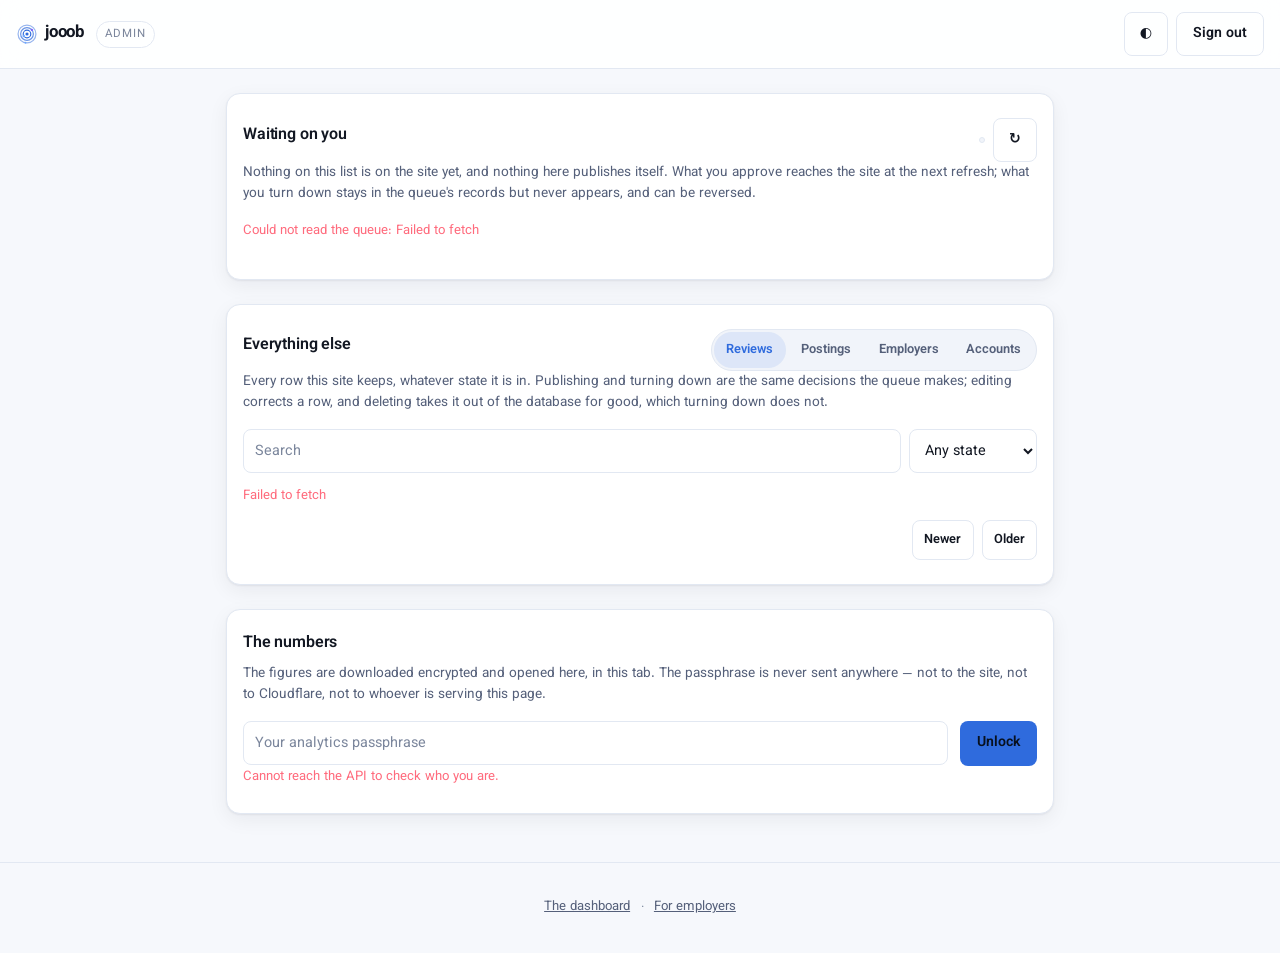
==== admin/index.html @ 79c52e33 "Say why the private archive is empty, rather than reporting zero "0 account(s)" reads as "nobody has" ====
<!doctype html>
<html lang="en" dir="ltr" data-theme="dark">
<head>
<meta charset="utf-8">
<meta name="viewport" content="width=device-width, initial-scale=1, viewport-fit=cover">
<meta name="color-scheme" content="dark light">
<title>jooob — admin</title>
<meta name="robots" content="noindex,nofollow">

<link rel="preconnect" href="https://fonts.googleapis.com">
<link rel="preconnect" href="https://fonts.gstatic.com" crossorigin>
<link rel="stylesheet" href="https://fonts.googleapis.com/css2?family=Vazirmatn:wght@300;400;500;600;700&family=JetBrains+Mono:wght@400;500&display=swap">
<link rel="stylesheet" href="/base.css?v=d76cfa81">
<link rel="stylesheet" href="/admin.css?v=94d0874b">
<link rel="icon" type="image/svg+xml" href="data:image/svg+xml,%3Csvg xmlns='http://www.w3.org/2000/svg' viewBox='0 0 32 32'%3E%3Ccircle cx='16' cy='16' r='9.5' fill='none' stroke='%236ea8ff' stroke-width='3.25'/%3E%3Ccircle cx='16' cy='16' r='4' fill='%236ea8ff'/%3E%3Ccircle cx='7.8' cy='20.8' r='3' fill='%237c5cff'/%3E%3Ccircle cx='24.2' cy='11.2' r='3' fill='%237c5cff'/%3E%3C/svg%3E">

<script>
/* One account may read this page, so it starts hidden and admin.js reveals it
   once the API has said who this is. Painting first would show a stranger a box
   to guess a passphrase into, which is the one attack the design cannot answer.
   The timer is the failsafe against a check that never returns. */
document.documentElement.dataset.gate = 'checking';
setTimeout(function () { delete document.documentElement.dataset.gate; }, 5000);
</script>
</head>
<body class="ui-body">

<header class="ui-top">
  <a class="ui-brand" href="/"><svg class="brand-orbits" viewBox="0 0 64 64" aria-hidden="true">
      <style>.orb{transform-origin:32px 32px;transform-box:view-box;animation:rev linear infinite}
      .o1{animation-duration:28s}.o2{animation-duration:46s;animation-direction:reverse}
      .o3{animation-duration:72s}@keyframes rev{to{transform:rotate(360deg)}}
      @media (prefers-reduced-motion:reduce){.orb{animation:none}}</style>
      <g fill="none" stroke="currentColor" stroke-width="3.5">
        <circle cx="32" cy="32" r="11"/><circle cx="32" cy="32" r="18.5" opacity=".72"/>
        <circle cx="32" cy="32" r="26" opacity=".5"/></g>
      <circle cx="32" cy="32" r="4.5" fill="currentColor"/>
      <g class="orb o1"><circle cx="22.5" cy="37.5" r="3.6" fill="#6ea8ff"/></g>
      <g class="orb o2"><circle cx="46.2" cy="20.1" r="3.2" fill="#7c5cff"/></g>
      <g class="orb o3"><circle cx="27.5" cy="57.6" r="2.8" fill="#6ea8ff"/></g>
    </svg><span>jooob</span></a>
  <span class="ui-kicker">admin</span>
  <div class="ui-who">
    <span class="ui-row-meta" id="me"></span>
    <button type="button" class="btn ghost icon" id="theme-btn" aria-label="Switch theme">◐</button>
    <button type="button" class="btn ghost" id="signout">Sign out</button>
  </div>
</header>

<main class="ui-main">

  <section class="ui-card" id="queue-card">
    <div class="ui-card-head">
      <h2 class="ui-h2">Waiting on you</h2>
      <div class="queue-tools">
        <div class="seg" id="queue-switch" role="group" aria-label="Which queue"></div>
        <button type="button" class="btn ghost icon" id="queue-refresh"
                aria-label="Check again" title="Check again">&#8635;</button>
      </div>
    </div>
    <p class="ui-sub">
      Nothing on this list is on the site yet, and nothing here publishes itself.
      What you approve reaches the site at the next refresh; what you turn down
      stays in the queue's records but never appears, and can be reversed.
    </p>
    <p class="ui-said" id="queue-said" role="status"></p>
    <ul class="ui-list queue" id="queue-list"></ul>
  </section>

  <section class="ui-card" id="manage-card">
    <div class="ui-card-head">
      <h2 class="ui-h2">Everything else</h2>
      <div class="queue-tools">
        <div class="seg" id="manage-switch" role="group" aria-label="Which records"></div>
      </div>
    </div>
    <p class="ui-sub">
      Every row this site keeps, whatever state it is in. Publishing and turning
      down are the same decisions the queue makes; editing corrects a row, and
      deleting takes it out of the database for good, which turning down does
      not.
    </p>

    <div class="manage-controls">
      <label class="sr-only" for="manage-q">Search</label>
      <input class="field" id="manage-q" type="search" placeholder="Search" autocomplete="off">
      <label class="sr-only" for="manage-state">State</label>
      <select class="field" id="manage-state"></select>
      <button type="button" class="btn ghost" id="manage-add">Write a posting</button>
    </div>

    <div id="manage-add-host"></div>
    <p class="ui-said" id="manage-said" role="status"></p>
    <ul class="ui-list" id="manage-list"></ul>
    <div class="manage-pager">
      <button type="button" class="btn ghost sm" id="manage-prev">Newer</button>
      <button type="button" class="btn ghost sm" id="manage-next">Older</button>
    </div>
  </section>

  <section class="ui-card" id="unlock-card">
    <h2 class="ui-h2">The numbers</h2>
    <p class="ui-sub">
      The figures are downloaded encrypted and opened here, in this tab. The
      passphrase is never sent anywhere — not to the site, not to Cloudflare, not
      to whoever is serving this page.
    </p>
    <form class="ui-form inline" id="unlock-form">
      <label class="sr-only" for="pass">Passphrase</label>
      <input class="field" id="pass" type="password" required minlength="16"
             autocomplete="current-password" placeholder="Your analytics passphrase">
      <button type="submit" class="btn primary" id="unlock">Unlock</button>
    </form>
    <p class="ui-said" id="unlock-said" role="status"></p>
  </section>

  <div id="report" hidden>
    <section class="ui-card">
      <h2 class="ui-h2">Where things stand</h2>
      <div class="stat-grid" id="totals"></div>
      <p class="ui-sub" id="built"></p>
    </section>

    <section class="ui-card">
      <h2 class="ui-h2">Visits</h2>
      <div class="bars" id="visits"></div>
    </section>

    <section class="ui-card">
      <div class="ui-card-head">
        <h2 class="ui-h2" id="top-head">What people looked for</h2>
        <div class="seg" id="top-switch" role="group" aria-label="Which list"></div>
      </div>
      <ol class="rank" id="top-list"></ol>
    </section>

    <section class="ui-card">
      <div class="ui-card-head">
        <h2 class="ui-h2">Signed-in seekers</h2>
        <button type="button" class="btn ghost" id="load-people">Load the private archive</button>
      </div>
      <p class="ui-sub">
        Addresses against skills and searches, for the people who signed in and
        asked us to remember them — which happens when they save a skill or a
        job, not when they sign in. This half is never published: it comes from a
        private bucket, needs an admin session, and is encrypted on top of both.
        It is sealed by the scheduled run, so it is up to a few hours behind the
        lists above.
      </p>
      <p class="ui-said" id="people-said" role="status"></p>
      <ul class="ui-list" id="people-list"></ul>
    </section>
  </div>
</main>

<footer class="ui-foot">
  <a href="/">The dashboard</a> · <a href="/employer">For employers</a>
</footer>

<script src="/admin.js?v=bc1dfac4"></script>
</body>
</html>
---- base.css ----
/* jooob dashboard
   Tokens first: nothing below references a raw colour or size. Theming is a
   token swap, which is why dark and light are one stylesheet, not two. */

:root {
  color-scheme: dark;

  --bg:            #0a0c10;
  --bg-elev:       #11141b;
  --surface:       #161a23;
  --surface-2:     #1c2130;
  --line:          #252b3a;
  --line-strong:   #333a4d;

  --text:          #e8ecf4;
  --text-muted:    #9aa4bb;
  --text-faint:    #6b7488;

  --accent:        #6ea8ff;
  --accent-2:      #7c5cff;
  --accent-soft:   rgba(110, 168, 255, .12);
  --ok:            #35d0a5;
  --warn:          #f5c451;
  --danger:        #ff6b7d;

  /* sequential ramp, used by the heatmap and calendar */
  --ramp-0: #161a23;
  --ramp-1: #1d3055;
  --ramp-2: #23497f;
  --ramp-3: #2f6bb0;
  --ramp-4: #4b93dd;
  --ramp-5: #7cc0ff;

  --space-1: .25rem; --space-2: .5rem;  --space-3: .75rem; --space-4: 1rem;
  --space-5: 1.5rem; --space-6: 2rem;   --space-7: 3rem;

  --radius-sm: 8px; --radius: 14px; --radius-lg: 20px; --radius-full: 999px;

  --font: "Vazirmatn", ui-sans-serif, system-ui, -apple-system, "Segoe UI", sans-serif;
  --font-mono: "JetBrains Mono", ui-monospace, SFMono-Regular, Menlo, monospace;

  --shadow-1: 0 1px 2px rgba(0,0,0,.28), 0 4px 16px rgba(0,0,0,.22);
  --shadow-2: 0 8px 40px rgba(0,0,0,.4);
  --glow:     0 0 0 1px var(--accent-soft), 0 8px 32px rgba(110,168,255,.12);

  --dur-1: 120ms; --dur-2: 220ms; --dur-3: 420ms;
  --ease: cubic-bezier(.22,.68,.36,1);

  --topbar-h: 60px;
}

[data-theme="light"] {
  color-scheme: light;
  --bg:          #f6f8fc;
  --bg-elev:     #ffffff;
  --surface:     #ffffff;
  --surface-2:   #f1f4fa;
  --line:        #e2e8f2;
  --line-strong: #cdd6e5;

  --text:        #121722;
  --text-muted:  #55607a;
  --text-faint:  #7b869c;

  --accent:      #2f6bdd;
  --accent-2:    #6b46e5;
  --accent-soft: rgba(47,107,221,.10);

  --ramp-0: #eef2f9;
  --ramp-1: #d3e2fa;
  --ramp-2: #a9c8f3;
  --ramp-3: #7aa8e8;
  --ramp-4: #4b84d8;
  --ramp-5: #2560b8;

  --shadow-1: 0 1px 2px rgba(16,24,40,.06), 0 6px 20px rgba(16,24,40,.06);
  --shadow-2: 0 12px 44px rgba(16,24,40,.12);
}

*, *::before, *::after { box-sizing: border-box; }

html, body { height: 100%; }

body {
  margin: 0;
  background: var(--bg);
  color: var(--text);
  font-family: var(--font);
  /* Persian runs taller than Latin at the same size */
  line-height: 1.75;
  -webkit-font-smoothing: antialiased;
  text-rendering: optimizeLegibility;
}

h1, h2, h3 { line-height: 1.3; margin: 0; font-weight: 600; letter-spacing: -.01em; }

button, input, select { font: inherit; color: inherit; }

.sr-only {
  position: absolute; width: 1px; height: 1px; padding: 0; margin: -1px;
  overflow: hidden; clip: rect(0 0 0 0); white-space: nowrap; border: 0;
}

:where(a, button, input, select, summary):focus-visible {
  outline: 2px solid var(--accent);
  outline-offset: 2px;
  border-radius: var(--radius-sm);
}

/* Mixed Persian/Latin text reorders unless each run is isolated. Every value
   that comes from the API is rendered inside one of these. */
.bidi { unicode-bidi: isolate; }
.ltr  { direction: ltr; unicode-bidi: isolate; }

/* Matched on the class, not on [type="search"]. The skills box is a text input
   that carries this class, and an attribute selector left it with no
   background, no border and no radius -- a raw browser default sitting inside a
   styled card. */
.search, .select {
  width: 100%;
  padding: .62rem .8rem;
  font: inherit;
  font-size: .9rem;
  color: var(--text);
  background-color: var(--surface-2);
  border: 1px solid var(--line);
  border-radius: var(--radius-sm);
  transition: border-color var(--dur-1) var(--ease), box-shadow var(--dur-1) var(--ease),
              background-color var(--dur-1) var(--ease);
}
.search:hover, .select:hover { border-color: var(--line-strong); }
.search:focus, input:focus, .select:focus {
  border-color: var(--accent); box-shadow: 0 0 0 3px var(--accent-soft);
  background-color: var(--bg-elev); outline: none;
}
input::placeholder { color: var(--text-faint); }

/* A magnifier drawn into the field, so the box reads as a search box before it
   is read at all.

   Every search field in this project carries `.search`, so the base rule above
   matches on that alone. It used to match `input[type="search"]` as well, which
   is one step more specific than a class -- so on the one field that is a real
   search input, that rule's `background` shorthand won and erased this image,
   and its padding won and closed the gap the image sits in. The skills box is a
   text input and escaped, which is why only the header looked wrong. Inline SVG rather than a pseudo-element: an input cannot have
   one, and a wrapper element would mean touching every page that has a field. */
.search {
  padding-inline-start: 2.15rem;
  background-repeat: no-repeat;
  background-position: left .7rem center;
  background-size: 15px 15px;
  background-image: url("data:image/svg+xml,%3Csvg xmlns='http://www.w3.org/2000/svg' viewBox='0 0 24 24' fill='none' stroke='%236b7488' stroke-width='2' stroke-linecap='round'%3E%3Ccircle cx='11' cy='11' r='7'/%3E%3Cpath d='M20 20l-4-4'/%3E%3C/svg%3E");
}
:where([dir="rtl"]) .search { background-position: right .7rem center;
                              padding-inline-start: .8rem; padding-inline-end: 2.15rem; }
[data-theme="light"] .search {
  background-image: url("data:image/svg+xml,%3Csvg xmlns='http://www.w3.org/2000/svg' viewBox='0 0 24 24' fill='none' stroke='%238795ad' stroke-width='2' stroke-linecap='round'%3E%3Ccircle cx='11' cy='11' r='7'/%3E%3Cpath d='M20 20l-4-4'/%3E%3C/svg%3E");
}
/* the browser's own clear button is a different shape in every browser */
.search::-webkit-search-cancel-button { -webkit-appearance: none; appearance: none; }

.ghost-btn {
  display: inline-flex; align-items: center; justify-content: center; gap: var(--space-2);
  padding: .42rem .55rem;
  background: transparent; border: 1px solid transparent; border-radius: var(--radius-sm);
  color: var(--text-muted); cursor: pointer;
  transition: background var(--dur-1) var(--ease), color var(--dur-1) var(--ease);
}
.ghost-btn:hover { background: var(--surface-2); color: var(--text); }
.ghost-btn.text { padding-inline: .7rem; font-size: .84rem; }


/* ===========================================================================
   Shared page furniture.
   Everything below is used by more than one page -- the landing page, the
   employer console, sign-in and the admin report share this shell, and the
   dashboard borrows the primitives. Anything used by exactly one page lives in
   that page's own stylesheet instead.
   =========================================================================== */

.ui-body { min-height: 100dvh; display: flex; flex-direction: column;
           background: var(--bg); color: var(--text); }

.ui-top { position: sticky; top: 0; z-index: 20;
          display: flex; align-items: center; gap: var(--space-3);
          padding: var(--space-3) var(--space-4);
          padding-inline: max(var(--space-4), env(safe-area-inset-left));
          background: color-mix(in srgb, var(--bg-elev) 88%, transparent);
          backdrop-filter: blur(12px);
          border-block-end: 1px solid var(--line); }
.ui-brand { display: inline-flex; align-items: center; min-height: 40px;
            font-weight: 700; font-size: 1.05rem; letter-spacing: -.02em;
            color: var(--text); text-decoration: none; }
.ui-brand:hover { color: var(--accent); }
.ui-kicker { font-size: .72rem; text-transform: uppercase; letter-spacing: .08em;
             color: var(--text-faint); padding: .15rem .5rem;
             border: 1px solid var(--line); border-radius: var(--radius-full); }
.ui-who { margin-inline-start: auto; display: flex; align-items: center;
          gap: var(--space-2); min-width: 0; }
.ui-email { font-size: .8rem; color: var(--text-muted); max-width: 42vw;
            overflow: hidden; text-overflow: ellipsis; white-space: nowrap; }

.ui-main { flex: 1; width: 100%; max-width: 860px; margin-inline: auto;
           padding: var(--space-5) var(--space-4) var(--space-7);
           display: flex; flex-direction: column; gap: var(--space-5); }

.ui-card { background: var(--surface); border: 1px solid var(--line);
           border-radius: var(--radius); padding: var(--space-5) var(--space-4);
           box-shadow: var(--shadow-1);
           transition: border-color var(--dur-2) var(--ease); }
.ui-card:hover { border-color: var(--line-strong); }
.ui-card-head { display: flex; align-items: center; justify-content: space-between;
                gap: var(--space-3); flex-wrap: wrap; }
.ui-h1 { margin: 0 0 var(--space-4); font-size: clamp(1.6rem, 5.5vw, 2.6rem);
         line-height: 1.15; letter-spacing: -.03em;
         background: linear-gradient(135deg, var(--text), var(--accent));
         -webkit-background-clip: text; background-clip: text; color: transparent; }
.ui-h2 { margin: 0 0 var(--space-2); font-size: 1rem; letter-spacing: -.01em; }
.ui-sub { margin: 0 0 var(--space-4); color: var(--text-muted);
          font-size: .85rem; line-height: 1.55; }
.ui-note { margin: var(--space-4) auto 0; max-width: 46ch;
           color: var(--text-faint); font-size: .8rem; line-height: 1.5; }
.ui-said { margin: 0; font-size: .82rem; color: var(--text-muted); }
.ui-said.bad { color: var(--danger); }

.ui-form { display: flex; flex-direction: column; gap: var(--space-3); }
.ui-form.inline { flex-direction: row; flex-wrap: wrap; align-items: center; }
.ui-form.inline .field { flex: 1 1 16rem; }

.ui-list { list-style: none; margin: 0 0 var(--space-3); padding: 0;
           display: flex; flex-direction: column; gap: var(--space-2); }
.ui-row { display: flex; align-items: center; gap: var(--space-3); flex-wrap: wrap;
          padding: var(--space-3); background: var(--bg-elev);
          border: 1px solid var(--line); border-radius: var(--radius-sm); }
.ui-row-main { flex: 1 1 12rem; min-width: 0; display: flex;
               flex-direction: column; gap: .1rem; }
.ui-row-title { font-weight: 600; font-size: .92rem; }
.ui-row-meta { font-size: .78rem; color: var(--text-faint); }
.ui-row-actions { display: flex; gap: var(--space-2); margin-inline-start: auto; }
.ui-empty { color: var(--text-faint); font-size: .85rem; padding: var(--space-2) 0; }

.ui-foot { padding: var(--space-5) var(--space-4);
           padding-block-end: max(var(--space-5), env(safe-area-inset-bottom));
           text-align: center; font-size: .82rem; color: var(--text-faint);
           border-block-start: 1px solid var(--line); }
.ui-foot a { color: var(--text-muted); display: inline-block; padding: .6rem .4rem; }

/* --- buttons ------------------------------------------------------------ */
/* `hidden` is a user-agent rule of the lowest possible weight, so any class
   that sets `display` silently defeats it -- which is exactly how the header
   ended up showing the dashboard link and the sign-in link at the same time.
   Nothing should ever have to remember to opt out of that. */
[hidden] { display: none !important; }

.btn { display: inline-flex; align-items: center; justify-content: center;
       gap: var(--space-2); min-height: 44px; padding: .55rem 1rem;
       font: inherit; font-size: .88rem; font-weight: 600;
       border-radius: var(--radius-sm); border: 1px solid transparent;
       background: var(--surface-2); color: var(--text); cursor: pointer;
       transition: transform var(--dur-1) var(--ease),
                   background var(--dur-1) var(--ease),
                   border-color var(--dur-1) var(--ease); }
/* an <a class="btn"> is a button, not prose: the underline the reset gives
   every link reads as a mistake once it is inside one */
.btn { text-decoration: none; }
.btn:hover:not(:disabled) { border-color: var(--line-strong); }
.btn:active:not(:disabled) { transform: translateY(1px); }
.btn:focus-visible { outline: 2px solid var(--accent); outline-offset: 2px; }
.btn:disabled { opacity: .45; cursor: not-allowed; }
.btn.primary { background: var(--accent); color: #08111f; }
.btn.primary:hover:not(:disabled) { box-shadow: var(--glow); }
.btn.ghost { background: transparent; border-color: var(--line); }
.btn.ghost:hover:not(:disabled) { background: var(--surface-2); }
.btn.sm { min-height: 40px; padding: .35rem .7rem; font-size: .8rem; }
.btn.lg { min-height: 52px; padding: .8rem 1.6rem; font-size: .98rem; }
.btn.icon { min-width: 44px; padding: .4rem; }
.btn.danger:hover:not(:disabled) { border-color: var(--danger); color: var(--danger); }
.g-mark { width: 18px; height: 18px; flex: none; }

/* --- fields ------------------------------------------------------------- */
.field { width: 100%; min-height: 44px; padding: .5rem .7rem;
         font: inherit; font-size: .9rem; color: var(--text);
         background: var(--bg-elev); border: 1px solid var(--line);
         border-radius: var(--radius-sm);
         transition: border-color var(--dur-1) var(--ease),
                     box-shadow var(--dur-1) var(--ease); }
.field:focus { outline: none; border-color: var(--accent);
               box-shadow: 0 0 0 3px var(--accent-soft); }
.field::placeholder { color: var(--text-faint); }
.field.tall { min-height: 9rem; resize: vertical; line-height: 1.55; }
input[type="checkbox"] { width: 18px; height: 18px; accent-color: var(--accent); }

.pill { font-size: .72rem; font-weight: 600; padding: .2rem .6rem;
        border-radius: var(--radius-full); white-space: nowrap;
        border: 1px solid transparent; }
.pill.ok { background: color-mix(in srgb, var(--ok) 16%, transparent); color: var(--ok); }
.pill.wait { background: color-mix(in srgb, var(--warn) 16%, transparent); color: var(--warn); }
.pill.off { background: var(--surface-2); color: var(--text-faint); }

/* Measured in Chrome rather than guessed: anything clickable clears 40px with a
   mouse and 44px under a thumb, which is where every platform guideline lands. */
.select, input[type="search"] { min-height: 40px; }
.ghost-btn { min-height: 40px; }

@media (pointer: coarse) {
  .btn, .btn.sm, .ghost-btn, .select, input[type="search"] { min-height: 44px; }
  input[type="checkbox"] { width: 22px; height: 22px; }
  .ui-foot a, .ui-brand { padding-block: .55rem; }
}

@media (max-width: 600px) {
  .ui-kicker { display: none; }          /* no room for it beside an address */
  .ui-top { padding-inline: var(--space-3); gap: var(--space-2); }
  .ui-email { max-width: 34vw; font-size: .75rem; }
  .ui-main { padding-inline: var(--space-3); }
  .ui-card { padding: var(--space-4) var(--space-3); }
  .ui-row-actions { margin-inline-start: 0; width: 100%; }
  .ui-row-actions .btn { flex: 1; }
}

@media (prefers-reduced-motion: reduce) {
  .btn, .ui-card, .field { transition: none; }
}

/* The mark: three orbits, one per o in jooob, each carrying a body around one
   centre. Inlined rather than <img>-ed because its ink is currentColor, so a
   single copy serves both themes and inherits the link's colour on hover. */
.brand-orbits { width: 22px; height: 22px; flex: none; color: var(--accent); }
.ui-brand { gap: .45rem; }
.ui-brand:hover .brand-orbits { color: var(--accent-2); }

@media (prefers-reduced-motion: reduce) {
  .brand-orbits .orb { animation: none; }
}
---- admin.css ----
/* The admin report.
   Deliberately plain: everything here is a count, and a count draws fine with a
   div. The page is opened now and then by one person, so the right cost is zero
   kilobytes of charting dependency. */

/* --- the headline numbers ------------------------------------------------ */
.stat-grid { display: grid; gap: var(--space-3);
             grid-template-columns: repeat(auto-fit, minmax(7.5rem, 1fr));
             margin-block-end: var(--space-4); }
.stat { display: flex; flex-direction: column; gap: .1rem;
        padding: var(--space-3); background: var(--bg-elev);
        border: 1px solid var(--line); border-radius: var(--radius-sm); }
.stat-n { font-size: 1.5rem; font-weight: 700; line-height: 1.1;
          font-variant-numeric: tabular-nums; letter-spacing: -.02em; }
/* anything still waiting on a human is the one number worth chasing */
.stat-n.warn { color: var(--warn); }
.stat-label { font-size: .74rem; color: var(--text-faint); }

/* --- visits, one bar a day ----------------------------------------------- */
.bars { display: flex; align-items: flex-end; gap: 2px; height: 120px;
        padding: var(--space-2) 0; overflow-x: auto; }
.bar-slot { flex: 1 0 6px; min-width: 6px; height: 100%;
            display: flex; align-items: flex-end; }
.bar { width: 100%; border-radius: 3px 3px 0 0;
       background: linear-gradient(180deg, var(--accent), var(--accent-2));
       transition: filter var(--dur-1) var(--ease); }
.bar:hover { filter: brightness(1.25); }

/* --- which list ---------------------------------------------------------- */
.seg { display: inline-flex; gap: 2px; padding: 2px; border-radius: var(--radius-full);
       background: var(--surface-2); border: 1px solid var(--line); }
.seg-btn { border: none; background: none; color: var(--text-muted); cursor: pointer;
           font: inherit; font-weight: 600; font-size: .8rem; min-height: 36px;
           padding: .3rem .8rem; border-radius: var(--radius-full);
           transition: color var(--dur-1) var(--ease); }
.seg-btn:hover { color: var(--text); }
.seg-btn.on { background: var(--accent-soft); color: var(--accent); }

/* --- the ranked lists ---------------------------------------------------- */
.rank { list-style: none; margin: 0; padding: 0;
        display: flex; flex-direction: column; gap: .3rem; }
.rank-row { display: grid; grid-template-columns: minmax(6rem, 12rem) 1fr auto;
            align-items: center; gap: var(--space-3); font-size: .85rem;
            min-height: 32px; }
.rank-key { overflow: hidden; text-overflow: ellipsis; white-space: nowrap; }
.rank-bar { height: 8px; background: var(--surface-2); border-radius: var(--radius-full);
            overflow: hidden; }
.rank-fill { display: block; height: 100%; border-radius: var(--radius-full);
             background: linear-gradient(90deg, var(--accent), var(--accent-2)); }
.rank-n { font-variant-numeric: tabular-nums; color: var(--text-faint);
          font-size: .8rem; }

@media (max-width: 600px) {
  /* the key column stops competing with the bar for room */
  .rank-row { grid-template-columns: minmax(4.5rem, 8rem) 1fr auto; }
  .stat-n { font-size: 1.25rem; }
}

@media (pointer: coarse) {
  .seg-btn { min-height: 44px; }
}

@media (prefers-reduced-motion: reduce) {
  .bar { transition: none; }
}

/* --- the queue ----------------------------------------------------------- */
/* The list is read before it is acted on, so a row is laid out as something to
   read: the text takes the width and the two buttons sit at the end of it. On a
   narrow screen they drop underneath rather than squeezing the text into a
   column, because deciding on a review you cannot read is the failure worth
   avoiding. */
.queue-tools { display: flex; align-items: center; gap: var(--space-2); }

.queue-row { align-items: flex-start; }
/* A queue row carries two buttons; a managed row carries a state, up to two
   verdicts, an edit and a delete. `.ui-row-actions` does not wrap on its own,
   so the fifth control simply left the page -- 79px of sideways scroll at
   320px, which loses the right-hand edge of every card on the page and not
   just the button that caused it. */
.queue-row .ui-row-actions { align-items: flex-start; flex-shrink: 0;
                             flex-wrap: wrap; justify-content: flex-end;
                             max-inline-size: 100%; }

/* the submitted text itself: shown in full, because approving something you
   have only seen the first line of is not moderation */
.queue-body { margin: var(--space-2) 0 0; font-size: .85rem; line-height: 1.55;
              color: var(--text-muted); white-space: pre-wrap;
              overflow-wrap: anywhere; }

/* decided rows stay put and step back instead of disappearing, so the list
   does not reshuffle under the pointer part-way through clearing it */
.queue-row.decided { opacity: .55; }
.queue-row.decided:hover, .queue-row.decided:focus-within { opacity: 1; }

/* The signed-in address is the longest unbreakable string in the bar, and a
   flex item will not shrink below its content without being told to: at 320px
   it pushed the sign-out button 42px off the right-hand edge and took the page
   with it. Clipped with an ellipsis rather than hidden, because knowing which
   of two Google accounts you are on is the point of showing it at all. */
#me { min-width: 0; overflow: hidden; text-overflow: ellipsis; white-space: nowrap; }

@media (max-width: 640px) {
  .queue-row .ui-row-actions { margin-inline-start: 0; width: 100%; }
  .queue-row .ui-row-actions .btn { flex: 1 1 auto; }
  /* the tab strip and the refresh button take a line of their own once the
     heading no longer leaves room for them beside it */
  #queue-card .ui-card-head { flex-wrap: wrap; gap: var(--space-2); }
  .queue-tools { width: 100%; }
  /* three tab labels with counts do not fit 320px, so the strip scrolls inside
     itself instead of widening the document -- a page that scrolls sideways
     loses the right-hand edge of every card on it, not just the tabs */
  #queue-switch { flex: 1 1 auto; min-width: 0; justify-content: space-between;
                  overflow-x: auto; scrollbar-width: none; }
  #queue-switch::-webkit-scrollbar { display: none; }
}

/* --- managing a row ------------------------------------------------------ */
.manage-controls { display: flex; flex-wrap: wrap; gap: var(--space-2);
                   margin-block: var(--space-3); }
.manage-controls #manage-q { flex: 1 1 12rem; min-width: 0; }
/* `.field` is width:100%, which in a flex row makes the select claim a line
   of its own beside a search box that was meant to share it */
.manage-controls #manage-state { flex: 0 0 auto; inline-size: auto; }

/* The form sits under the row it edits rather than in a dialog: the row is the
   context for the edit, and a dialog would cover the thing being corrected. */
.manage-form { flex: 1 1 100%; display: grid; gap: var(--space-2);
               grid-template-columns: repeat(auto-fit, minmax(9rem, 1fr));
               margin-block-start: var(--space-3); padding-block-start: var(--space-3);
               border-block-start: 1px solid var(--line); }
.manage-field { display: flex; flex-direction: column; gap: .2rem; min-width: 0; }
.manage-field.wide { grid-column: 1 / -1; }
/* .field carries min-height: 44px for thumbs, which on a checkbox draws a
   44px-tall box around a 16px tick */
.manage-field input[type="checkbox"] { inline-size: 1.15rem; block-size: 1.15rem;
                                       min-block-size: 0; padding: 0;
                                       align-self: start; margin-block-start: .35rem; }
.manage-form-actions { grid-column: 1 / -1; display: flex; gap: var(--space-2); }

#manage-add-host:empty { display: none; }
#manage-add-host .manage-form { border-block-start: none; margin-block-start: 0; }

/* Deleting is the one action with nothing to undo it, so it does not look like
   the ones beside it that can be reversed. */
.btn.danger { color: var(--danger); }
.btn.danger:hover { background: color-mix(in srgb, var(--danger) 14%, transparent); }

.manage-pager { display: flex; gap: var(--space-2); justify-content: flex-end;
                margin-block-start: var(--space-3); }
.manage-pager .btn[disabled] { opacity: .45; cursor: default; }

@media (max-width: 640px) {
  #manage-card .ui-card-head { flex-wrap: wrap; gap: var(--space-2); }
  #manage-switch { flex: 1 1 auto; min-width: 0; justify-content: space-between;
                   overflow-x: auto; scrollbar-width: none; }
  #manage-switch::-webkit-scrollbar { display: none; }
  .manage-controls .btn { flex: 1 1 auto; }
}

/* held back until the API says who this is; see the note in the page head */
[data-gate="checking"] body { visibility: hidden; }
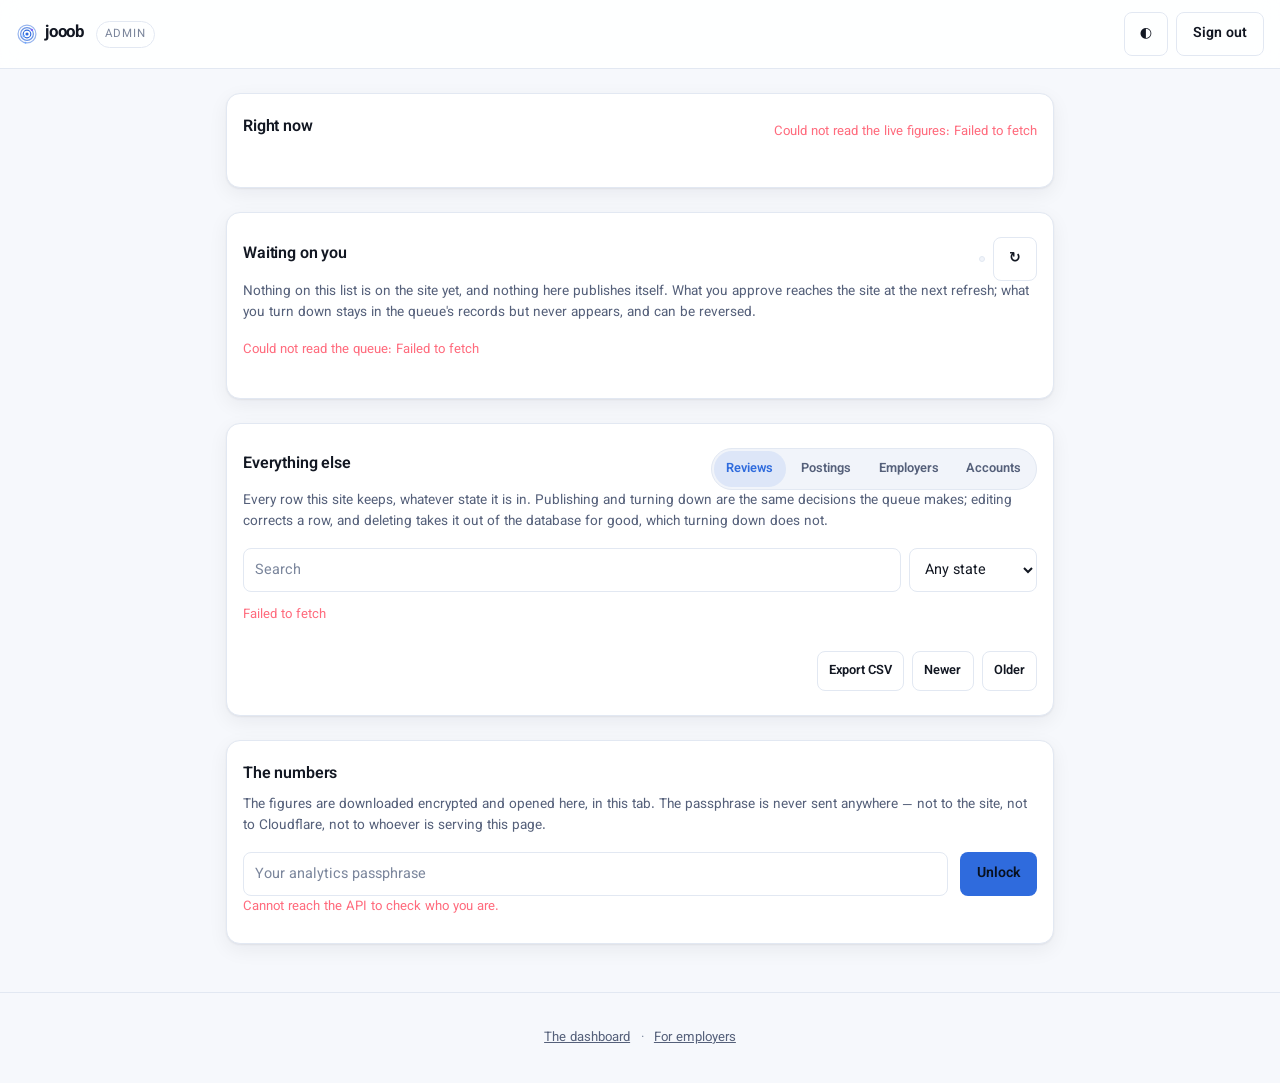
==== commit da121250: "Make the admin page a panel: tables, live figures, and suspension The management card was a list of " ====
--- a/admin/index.html
+++ b/admin/index.html
@@ -11,7 +11,7 @@
 <link rel="preconnect" href="https://fonts.gstatic.com" crossorigin>
 <link rel="stylesheet" href="https://fonts.googleapis.com/css2?family=Vazirmatn:wght@300;400;500;600;700&family=JetBrains+Mono:wght@400;500&display=swap">
 <link rel="stylesheet" href="/base.css?v=d76cfa81">
-<link rel="stylesheet" href="/admin.css?v=94d0874b">
+<link rel="stylesheet" href="/admin.css?v=4b5c2531">
 <link rel="icon" type="image/svg+xml" href="data:image/svg+xml,%3Csvg xmlns='http://www.w3.org/2000/svg' viewBox='0 0 32 32'%3E%3Ccircle cx='16' cy='16' r='9.5' fill='none' stroke='%236ea8ff' stroke-width='3.25'/%3E%3Ccircle cx='16' cy='16' r='4' fill='%236ea8ff'/%3E%3Ccircle cx='7.8' cy='20.8' r='3' fill='%237c5cff'/%3E%3Ccircle cx='24.2' cy='11.2' r='3' fill='%237c5cff'/%3E%3C/svg%3E">
 
 <script>
@@ -48,6 +48,15 @@
 </header>
 
 <main class="ui-main">
+
+  <section class="ui-card" id="live-card">
+    <div class="ui-card-head">
+      <h2 class="ui-h2">Right now</h2>
+      <p class="ui-said" id="live-said" role="status"></p>
+    </div>
+    <div class="stat-grid" id="live-totals"></div>
+    <div class="sparks" id="live-charts"></div>
+  </section>
 
   <section class="ui-card" id="queue-card">
     <div class="ui-card-head">
@@ -90,9 +99,16 @@
     </div>
 
     <div id="manage-add-host"></div>
+    <div class="manage-bulk" id="manage-bulk" hidden></div>
     <p class="ui-said" id="manage-said" role="status"></p>
-    <ul class="ui-list" id="manage-list"></ul>
+    <div class="grid-wrap">
+      <table class="grid">
+        <thead id="manage-head"></thead>
+        <tbody id="manage-rows"></tbody>
+      </table>
+    </div>
     <div class="manage-pager">
+      <button type="button" class="btn ghost sm" id="manage-csv">Export CSV</button>
       <button type="button" class="btn ghost sm" id="manage-prev">Newer</button>
       <button type="button" class="btn ghost sm" id="manage-next">Older</button>
     </div>
@@ -157,6 +173,6 @@
   <a href="/">The dashboard</a> · <a href="/employer">For employers</a>
 </footer>
 
-<script src="/admin.js?v=bc1dfac4"></script>
+<script src="/admin.js?v=dd084461"></script>
 </body>
 </html>
--- a/admin.css
+++ b/admin.css
@@ -158,5 +158,61 @@
   .manage-controls .btn { flex: 1 1 auto; }
 }
 
+/* --- the live figures ---------------------------------------------------- */
+.sparks { display: grid; gap: var(--space-3);
+          grid-template-columns: repeat(auto-fit, minmax(13rem, 1fr)); }
+.spark { margin: 0; padding: var(--space-3); background: var(--bg-elev);
+         border: 1px solid var(--line); border-radius: var(--radius-sm); }
+.spark-head { display: flex; align-items: baseline; justify-content: space-between;
+              gap: var(--space-2); margin-block-end: var(--space-2); }
+.spark-title { font-size: .8rem; font-weight: 600; }
+.spark-total { font-size: 1.1rem; font-weight: 700; font-variant-numeric: tabular-nums;
+               letter-spacing: -.02em; }
+/* the line is drawn in a 100x30 box and stretched, so the stroke has to be told
+   not to stretch with it or a wide card draws a wedge instead of a line */
+.spark-svg { display: block; inline-size: 100%; block-size: 3.5rem; overflow: visible; }
+.spark-line { fill: none; stroke: var(--accent); stroke-width: 1.5;
+              vector-effect: non-scaling-stroke; stroke-linejoin: round; }
+.spark-fill { fill: color-mix(in srgb, var(--accent) 18%, transparent); stroke: none; }
+
+/* --- the table ----------------------------------------------------------- */
+/* Wide content scrolls inside its own box. A table that widens the document
+   takes the right-hand edge of every card on the page with it. */
+.grid-wrap { overflow-x: auto; margin-block: var(--space-3); }
+.grid { inline-size: 100%; border-collapse: collapse; font-size: .85rem; }
+.grid th, .grid td { padding: .5rem .6rem; text-align: start; vertical-align: top;
+                     border-block-end: 1px solid var(--line); }
+.grid th { position: sticky; inset-block-start: 0; z-index: 1;
+           background: var(--bg-elev); font-size: .74rem; font-weight: 600;
+           color: var(--text-faint); white-space: nowrap; }
+.grid td { max-inline-size: 22rem; overflow-wrap: anywhere; }
+.grid-row:hover { background: var(--surface-2); }
+.grid .pick { inline-size: 2.2rem; }
+.grid .pick input { inline-size: 1.1rem; block-size: 1.1rem; min-block-size: 0; }
+.grid .did { text-align: end; white-space: nowrap; }
+
+.sorter { border: none; background: none; padding: 0; font: inherit; color: inherit;
+          cursor: pointer; display: inline-flex; align-items: center; gap: .25rem; }
+.sorter:hover { color: var(--text); }
+.sorter.on { color: var(--accent); }
+/* the arrow is the sort direction, and it only exists on the sorted column */
+.sorter.on::after { content: "\25BE"; font-size: .7em; }
+.sorter.on.asc::after { content: "\25B4"; }
+
+/* an account that may no longer write should be recognisable in the table, not
+   only once it is opened */
+.grid-row.is-suspended td { color: var(--text-faint); }
+.grid-row.is-suspended td:nth-child(2)::after { content: " \00B7 suspended";
+                                                color: var(--danger); }
+
+.detail-row td { background: var(--surface-2); }
+.detail-actions { display: flex; flex-wrap: wrap; gap: var(--space-2);
+                  margin-block-start: var(--space-3); }
+
+.manage-bulk { display: flex; flex-wrap: wrap; align-items: center; gap: var(--space-2);
+               padding: var(--space-2) var(--space-3); margin-block: var(--space-2);
+               background: var(--accent-soft); border-radius: var(--radius-sm); }
+.manage-bulk[hidden] { display: none; }
+
 /* held back until the API says who this is; see the note in the page head */
 [data-gate="checking"] body { visibility: hidden; }
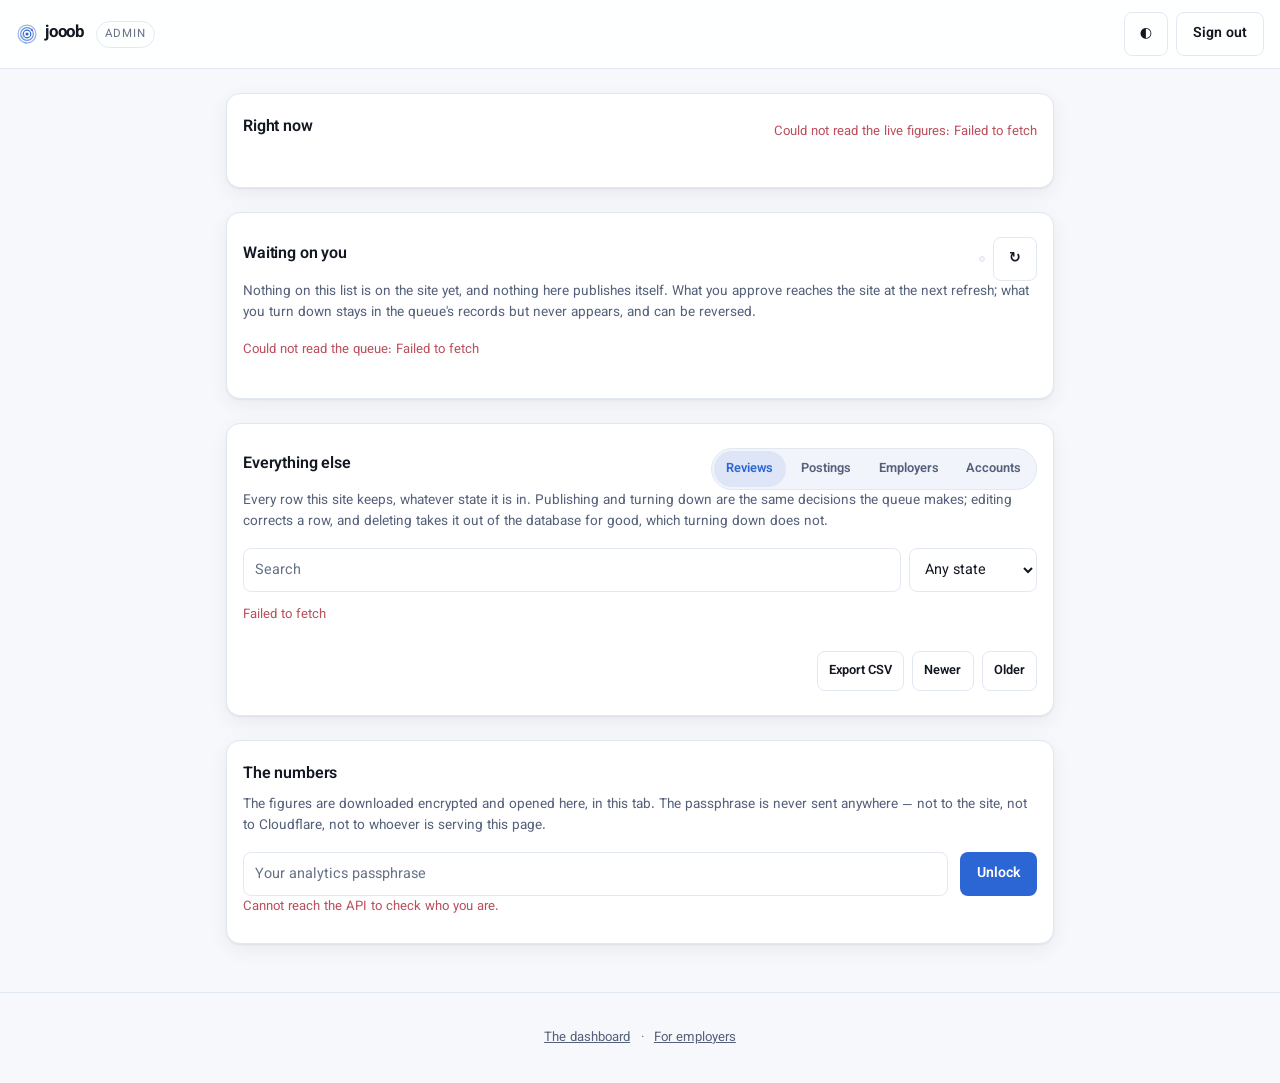
==== commit a5e2d24a: "Make the light theme readable The palette was built dark first and the light block only ever overrod" ====
--- a/admin/index.html
+++ b/admin/index.html
@@ -10,7 +10,7 @@
 <link rel="preconnect" href="https://fonts.googleapis.com">
 <link rel="preconnect" href="https://fonts.gstatic.com" crossorigin>
 <link rel="stylesheet" href="https://fonts.googleapis.com/css2?family=Vazirmatn:wght@300;400;500;600;700&family=JetBrains+Mono:wght@400;500&display=swap">
-<link rel="stylesheet" href="/base.css?v=d76cfa81">
+<link rel="stylesheet" href="/base.css?v=ac2f0ed6">
 <link rel="stylesheet" href="/admin.css?v=4b5c2531">
 <link rel="icon" type="image/svg+xml" href="data:image/svg+xml,%3Csvg xmlns='http://www.w3.org/2000/svg' viewBox='0 0 32 32'%3E%3Ccircle cx='16' cy='16' r='9.5' fill='none' stroke='%236ea8ff' stroke-width='3.25'/%3E%3Ccircle cx='16' cy='16' r='4' fill='%236ea8ff'/%3E%3Ccircle cx='7.8' cy='20.8' r='3' fill='%237c5cff'/%3E%3Ccircle cx='24.2' cy='11.2' r='3' fill='%237c5cff'/%3E%3C/svg%3E">
 
@@ -21,6 +21,16 @@
    The timer is the failsafe against a check that never returns. */
 document.documentElement.dataset.gate = 'checking';
 setTimeout(function () { delete document.documentElement.dataset.gate; }, 5000);
+</script>
+<script>
+/* Before the first paint, not after: the document ships dark, so a visitor who
+   chose light used to watch the page arrive dark and turn. The scripts that own
+   the toggle load at the end of the body, which is far too late to decide this. */
+try {
+  var t = localStorage.getItem('jooob.theme');
+  document.documentElement.dataset.theme = t
+    || (matchMedia('(prefers-color-scheme: light)').matches ? 'light' : 'dark');
+} catch (e) { /* a blocked store just means the default stands */ }
 </script>
 </head>
 <body class="ui-body">
@@ -48,6 +58,7 @@
 </header>
 
 <main class="ui-main">
+    <h1 class="sr-only">Admin</h1>
 
   <section class="ui-card" id="live-card">
     <div class="ui-card-head">
@@ -173,6 +184,6 @@
   <a href="/">The dashboard</a> · <a href="/employer">For employers</a>
 </footer>
 
-<script src="/admin.js?v=dd084461"></script>
+<script src="/admin.js?v=c42f0b4b"></script>
 </body>
 </html>
--- a/base.css
+++ b/base.css
@@ -14,9 +14,10 @@
 
   --text:          #e8ecf4;
   --text-muted:    #9aa4bb;
-  --text-faint:    #6b7488;
+  --text-faint:    #798296;
 
   --accent:        #6ea8ff;
+  --on-accent:     #08111f;
   --accent-2:      #7c5cff;
   --accent-soft:   rgba(110, 168, 255, .12);
   --ok:            #35d0a5;
@@ -60,11 +61,19 @@
 
   --text:        #121722;
   --text-muted:  #55607a;
-  --text-faint:  #7b869c;
-
-  --accent:      #2f6bdd;
+  --text-faint:  #677288;
+
+  --accent:      #2c66d5;
+  --on-accent:   #ffffff;
   --accent-2:    #6b46e5;
-  --accent-soft: rgba(47,107,221,.10);
+  --accent-soft: rgba(44,102,213,.10);
+
+  /* The status hues are picked to sit on a dark surface. Left to carry over,
+     they land on white at 1.6-2.7:1 -- so "Free." on the employer page, and
+     every error the admin panel reports, arrived too pale to read. */
+  --ok:          #218065;
+  --warn:        #896e2d;
+  --danger:      #bb4f5c;
 
   --ramp-0: #eef2f9;
   --ramp-1: #d3e2fa;
@@ -268,7 +277,7 @@
 .btn:active:not(:disabled) { transform: translateY(1px); }
 .btn:focus-visible { outline: 2px solid var(--accent); outline-offset: 2px; }
 .btn:disabled { opacity: .45; cursor: not-allowed; }
-.btn.primary { background: var(--accent); color: #08111f; }
+.btn.primary { background: var(--accent); color: var(--on-accent); }
 .btn.primary:hover:not(:disabled) { box-shadow: var(--glow); }
 .btn.ghost { background: transparent; border-color: var(--line); }
 .btn.ghost:hover:not(:disabled) { background: var(--surface-2); }
